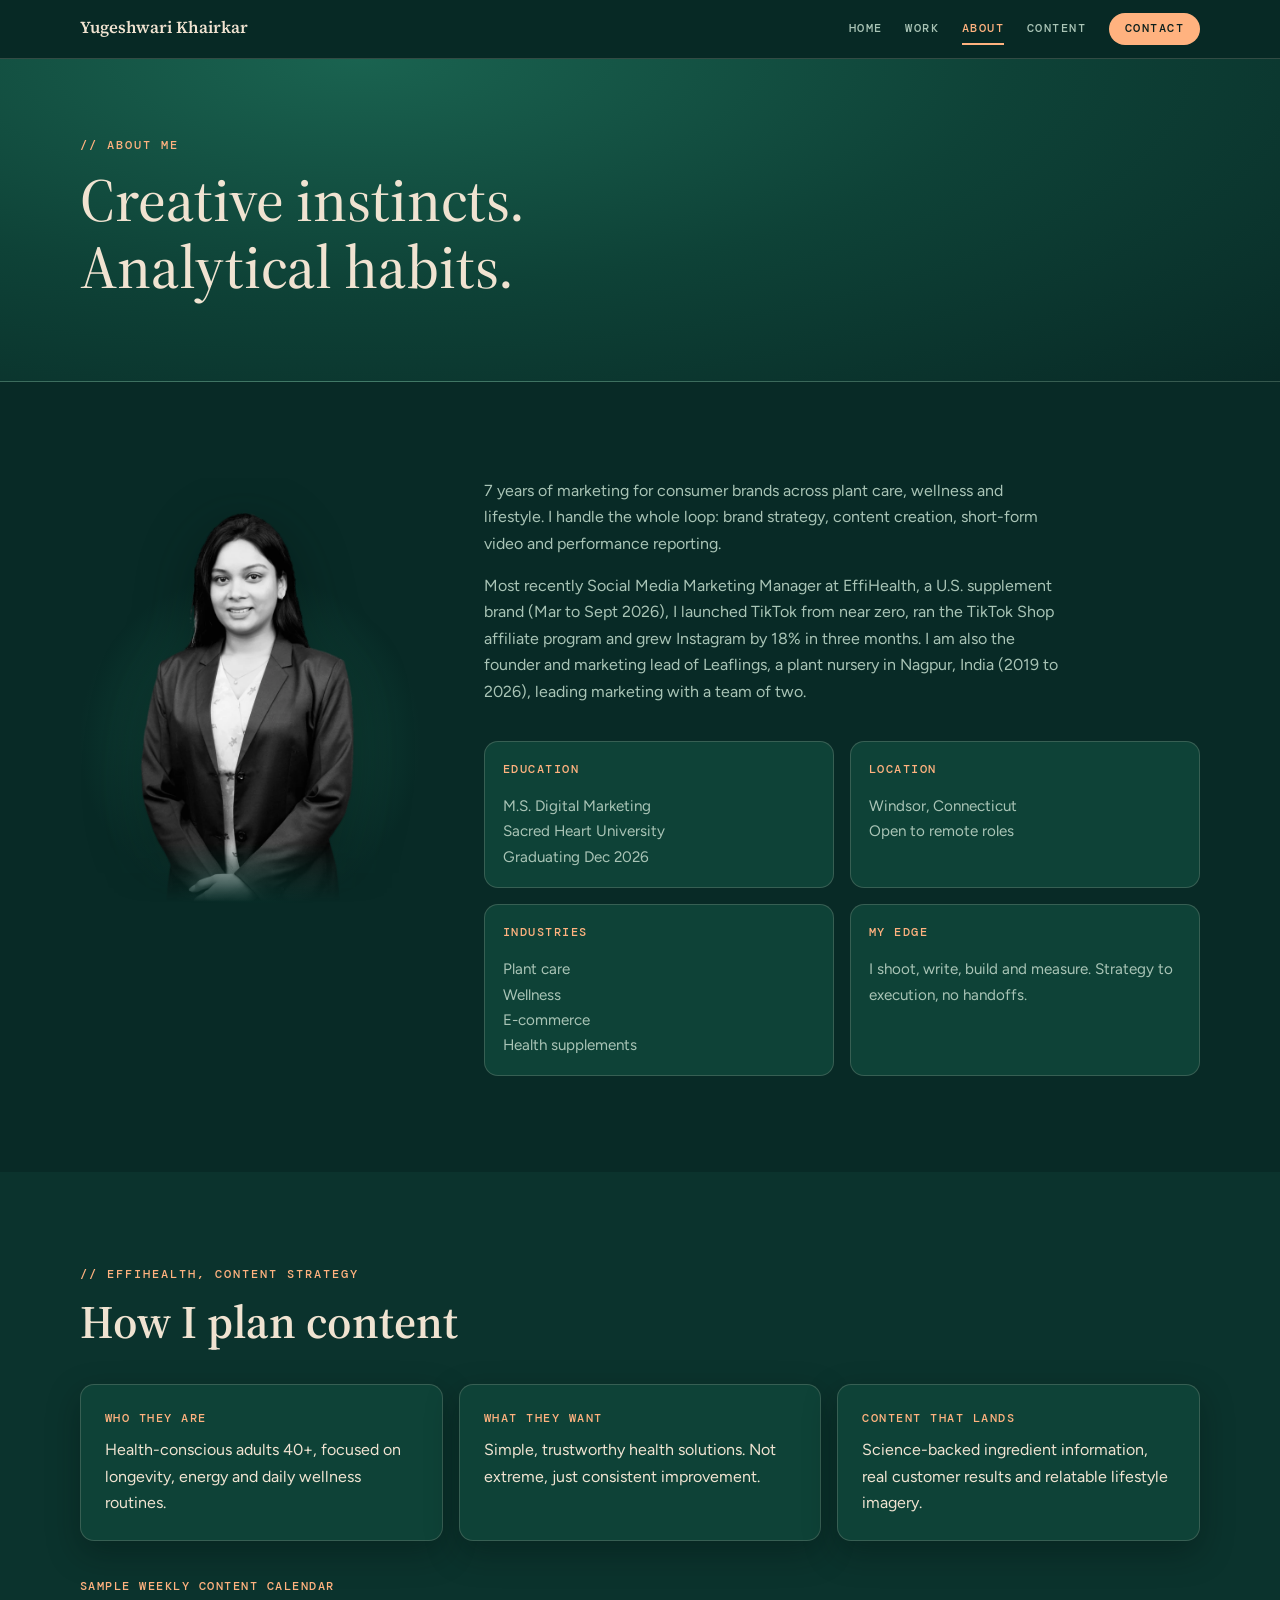
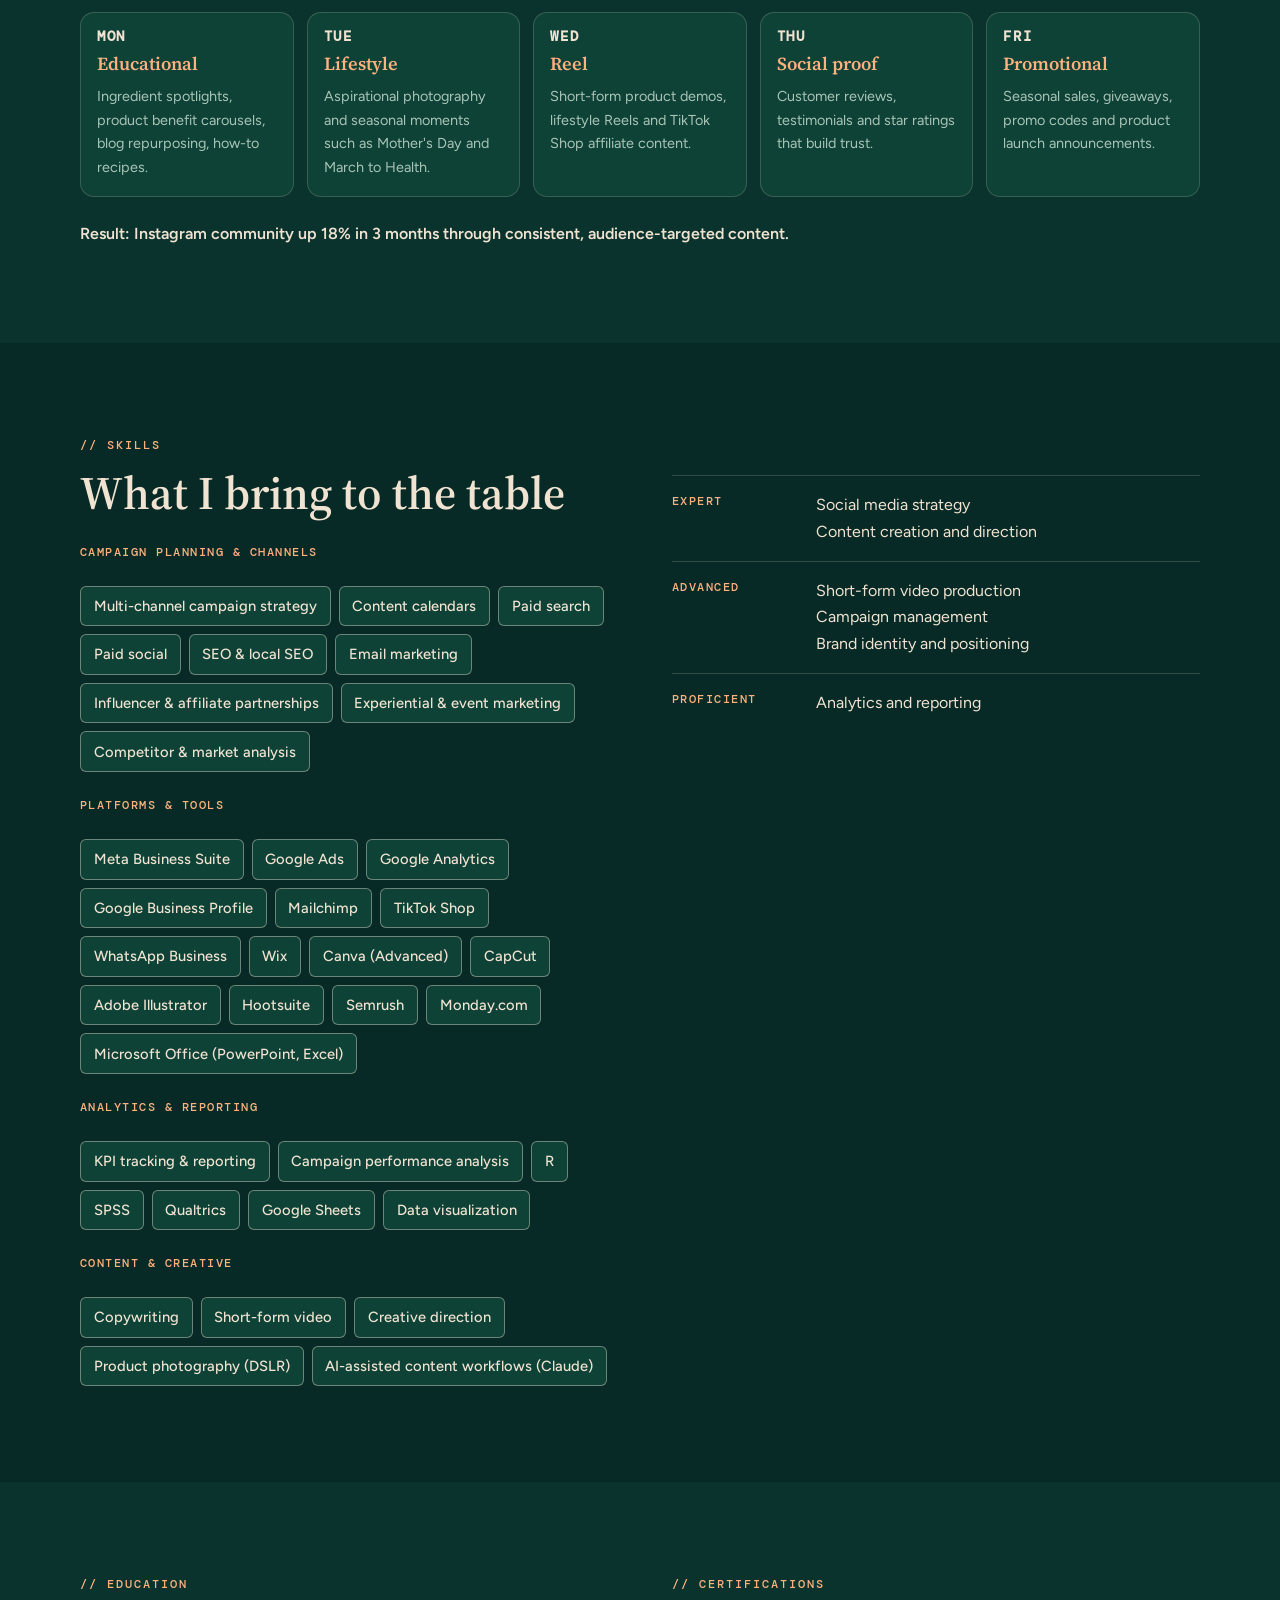
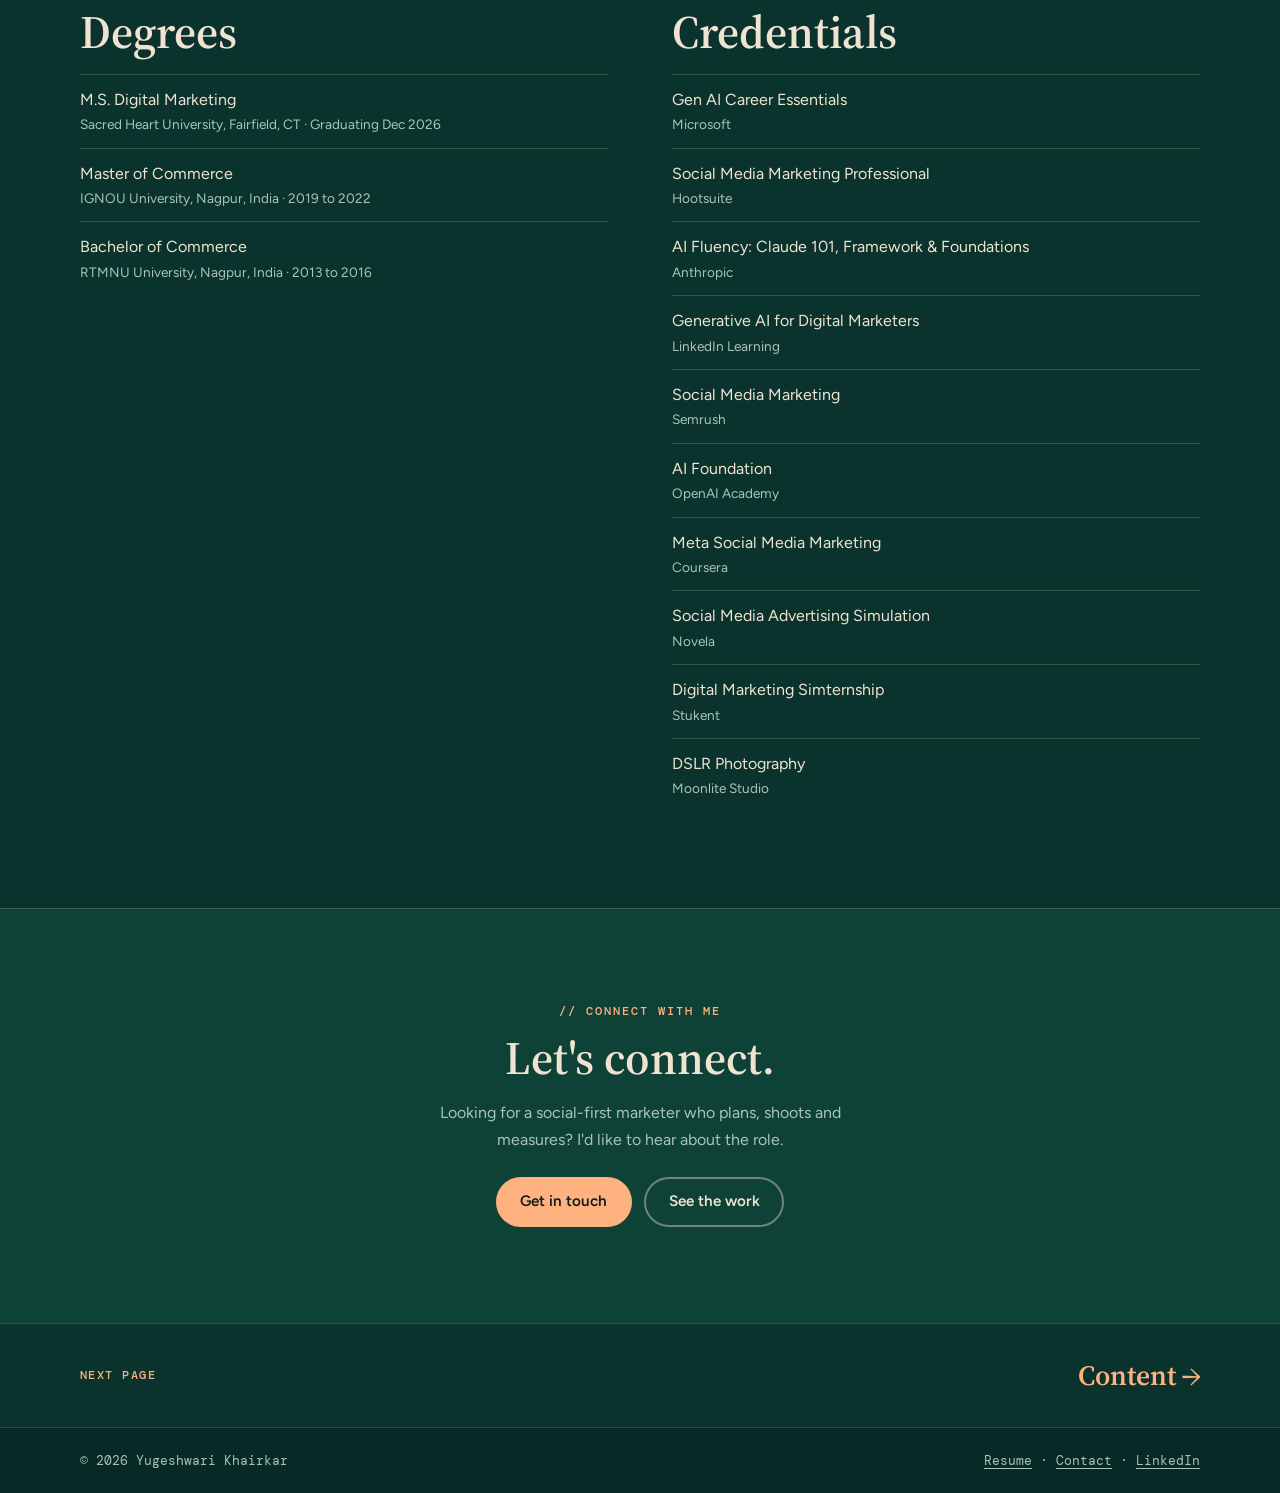
==== about.html @ 86d7fb7a "Add files via upload" ====
<!doctype html>
<html lang="en"><head><meta charset="utf-8"><meta name="viewport" content="width=device-width, initial-scale=1, viewport-fit=cover">
<title>About | Yugeshwari Khairkar</title>
<meta name="claude:viewport-fit-sides" content="cover">
<link rel="stylesheet" href="https://fonts.googleapis.com/css2?family=DM+Mono:wght@400;500&family=Figtree:wght@400;500;600;700&family=Source+Serif+4:ital,opsz,wght@0,8..60,400;0,8..60,600;0,8..60,700;1,8..60,500&display=swap">
<link rel="stylesheet" href="styles.css">
</head><body>
<a class="skip" href="#main">Skip to content</a>
<header class="band top"><div class="wrap"><a class="brand" href="index.html">Yugeshwari Khairkar</a><nav class="nav" aria-label="Main"><a href="index.html">Home</a><a href="work.html">Work</a><a href="about.html" aria-current="page">About</a><a href="content.html">Content</a><a href="contact.html" class="navbtn">Contact</a></nav></div></header>
<main id="main">
<section class="band page-head"><div class="wrap"><div class="eyebrow">// About me</div><h1>Creative instincts.<br>Analytical habits.</h1></div></section>
<section class="band"><div class="wrap about-intro">
  <figure class="photo"><img src="images/portrait-about.webp" alt="Portrait of Yugeshwari Khairkar" width="800" height="1000" loading="lazy"></figure>
  <div class="about-copy">
    <p style="margin-top:0">7 years of marketing for consumer brands across plant care, wellness and lifestyle. I handle the whole loop: brand strategy, content creation, short-form video and performance reporting.</p>
    <p>Most recently Social Media Marketing Manager at EffiHealth, a U.S. supplement brand (Mar to Sept 2026), I launched TikTok from near zero, ran the TikTok Shop affiliate program and grew Instagram by 18% in three months. I am also the founder and marketing lead of Leaflings, a plant nursery in Nagpur, India (2019 to 2026), leading marketing with a team of two.</p>
    <div class="facts" style="margin-top:var(--s-4)">
      <div class="fact"><span class="label">Education</span><p>M.S. Digital Marketing<br>Sacred Heart University<br>Graduating Dec 2026</p></div>
      <div class="fact"><span class="label">Location</span><p>Windsor, Connecticut<br>Open to remote roles</p></div>
      <div class="fact"><span class="label">Industries</span><p>Plant care<br>Wellness<br>E-commerce<br>Health supplements</p></div>
      <div class="fact"><span class="label">My edge</span><p>I shoot, write, build and measure. Strategy to execution, no handoffs.</p></div>
    </div>
  </div>
</div></section>

<section class="band alt" id="strategy"><div class="wrap">
  <div class="sec-head"><div class="eyebrow">// EffiHealth, content strategy</div><h2>How I plan content</h2></div>
  <div class="grid-3">
    <div class="card"><span class="label">Who they are</span><p>Health-conscious adults 40+, focused on longevity, energy and daily wellness routines.</p></div>
    <div class="card"><span class="label">What they want</span><p>Simple, trustworthy health solutions. Not extreme, just consistent improvement.</p></div>
    <div class="card"><span class="label">Content that lands</span><p>Science-backed ingredient information, real customer results and relatable lifestyle imagery.</p></div>
  </div>
  <div class="label" style="margin-top:var(--s-4)">Sample weekly content calendar</div>
  <div class="week">
    <div class="day"><h3>Mon</h3><i>Educational</i><p>Ingredient spotlights, product benefit carousels, blog repurposing, how-to recipes.</p></div>
    <div class="day"><h3>Tue</h3><i>Lifestyle</i><p>Aspirational photography and seasonal moments such as Mother's Day and March to Health.</p></div>
    <div class="day"><h3>Wed</h3><i>Reel</i><p>Short-form product demos, lifestyle Reels and TikTok Shop affiliate content.</p></div>
    <div class="day"><h3>Thu</h3><i>Social proof</i><p>Customer reviews, testimonials and star ratings that build trust.</p></div>
    <div class="day"><h3>Fri</h3><i>Promotional</i><p>Seasonal sales, giveaways, promo codes and product launch announcements.</p></div>
  </div>
  <p class="note">Result: Instagram community up 18% in 3 months through consistent, audience-targeted content.</p>
</div></section>

<section class="band"><div class="wrap split even">
  <div>
    <div class="eyebrow">// Skills</div>
    <h2>What I bring to the table</h2>
    <div class="skillgrp"><span class="label">Campaign planning &amp; channels</span><ul class="tools" aria-label="Campaign planning &amp; channels"><li>Multi-channel campaign strategy</li><li>Content calendars</li><li>Paid search</li><li>Paid social</li><li>SEO &amp; local SEO</li><li>Email marketing</li><li>Influencer &amp; affiliate partnerships</li><li>Experiential &amp; event marketing</li><li>Competitor &amp; market analysis</li></ul></div><div class="skillgrp"><span class="label">Platforms &amp; tools</span><ul class="tools" aria-label="Platforms &amp; tools"><li>Meta Business Suite</li><li>Google Ads</li><li>Google Analytics</li><li>Google Business Profile</li><li>Mailchimp</li><li>TikTok Shop</li><li>WhatsApp Business</li><li>Wix</li><li>Canva (Advanced)</li><li>CapCut</li><li>Adobe Illustrator</li><li>Hootsuite</li><li>Semrush</li><li>Monday.com</li><li>Microsoft Office (PowerPoint, Excel)</li></ul></div><div class="skillgrp"><span class="label">Analytics &amp; reporting</span><ul class="tools" aria-label="Analytics &amp; reporting"><li>KPI tracking &amp; reporting</li><li>Campaign performance analysis</li><li>R</li><li>SPSS</li><li>Qualtrics</li><li>Google Sheets</li><li>Data visualization</li></ul></div><div class="skillgrp"><span class="label">Content &amp; creative</span><ul class="tools" aria-label="Content &amp; creative"><li>Copywriting</li><li>Short-form video</li><li>Creative direction</li><li>Product photography (DSLR)</li><li>AI-assisted content workflows (Claude)</li></ul></div>
  </div>
  <div style="align-self:start;padding-top:var(--s-4)">
    <div class="level"><span class="label">Expert</span><ul><li>Social media strategy</li><li>Content creation and direction</li></ul></div>
    <div class="level"><span class="label">Advanced</span><ul><li>Short-form video production</li><li>Campaign management</li><li>Brand identity and positioning</li></ul></div>
    <div class="level"><span class="label">Proficient</span><ul><li>Analytics and reporting</li></ul></div>
  </div>
</div></section>

<section class="band alt"><div class="wrap split even">
  <div>
    <div class="eyebrow">// Education</div>
    <h2>Degrees</h2>
    <ul class="list">
      <li>M.S. Digital Marketing<small>Sacred Heart University, Fairfield, CT &middot; Graduating Dec 2026</small></li>
      <li>Master of Commerce<small>IGNOU University, Nagpur, India &middot; 2019 to 2022</small></li>
      <li>Bachelor of Commerce<small>RTMNU University, Nagpur, India &middot; 2013 to 2016</small></li>
    </ul>
  </div>
  <div>
    <div class="eyebrow">// Certifications</div>
    <h2>Credentials</h2>
    <ul class="list">
      <li>Gen AI Career Essentials<small>Microsoft</small></li>
      <li>Social Media Marketing Professional<small>Hootsuite</small></li>
      <li>AI Fluency: Claude 101, Framework &amp; Foundations<small>Anthropic</small></li>
      <li>Generative AI for Digital Marketers<small>LinkedIn Learning</small></li>
      <li>Social Media Marketing<small>Semrush</small></li>
      <li>AI Foundation<small>OpenAI Academy</small></li>
      <li>Meta Social Media Marketing<small>Coursera</small></li>
      <li>Social Media Advertising Simulation<small>Novela</small></li>
      <li>Digital Marketing Simternship<small>Stukent</small></li>
      <li>DSLR Photography<small>Moonlite Studio</small></li>
    </ul>
  </div>
</div></section>
<section class="band closer"><div class="wrap"><div class="eyebrow">// Connect with me</div><h2>Let's connect.</h2><p>Looking for a social-first marketer who plans, shoots and measures? I'd like to hear about the role.</p><div class="cta"><a class="btn" href="contact.html">Get in touch</a><a class="btn ghost" href="work.html">See the work</a></div></div></section>
</main>
<a class="band nextpage" href="content.html"><span class="wrap"><span class="label">Next page</span><span class="nx">Content <span aria-hidden="true">&rarr;</span></span></span></a><footer class="band"><div class="wrap"><span>&copy; 2026 Yugeshwari Khairkar</span><span><a href="Yugeshwari-Khairkar-Resume.pdf" download>Resume</a> &middot; <a href="contact.html">Contact</a> &middot; <a href="https://www.linkedin.com/in/yugeshwarikhairkar" target="_blank" rel="noopener">LinkedIn</a></span></div></footer>
<script src="site.js"></script>
</body></html>
---- styles.css ----
/* ==========================================================
   Yugeshwari Khairkar portfolio: shared design system
   Koi pond palette: deep pond green, cream, peach/orange koi, lily pink.
   Every page links this one file.
   ========================================================== */
:root {
  /* color tokens */
  --bg: #082a26;           /* page background */
  --bg-alt: #0b332d;       /* alternate section band */
  --surface: #0e4237;      /* cards */
  --surface-2: #135044;    /* raised / hover */
  --text: #F0E3D1;         /* cream */
  --muted: #A9C4B6;        /* secondary text (7:1 on bg) */
  --accent: #FFB27F;       /* peach: links, labels, key numbers */
  --accent-strong: #F25A1E;/* koi orange: fills and hovers */
  --pink: #F4A6C4;         /* lily pink: small details only */
  --on-accent: #0a1f1c;    /* text on accent fills */
  --line: rgba(240,227,209,.18);
  --line-strong: rgba(240,227,209,.42);

  /* type */
  --display: "Source Serif 4", Georgia, "Times New Roman", serif;
  --body: "Figtree", system-ui, -apple-system, "Segoe UI", sans-serif;
  --mono: "DM Mono", ui-monospace, "SF Mono", Menlo, monospace;
  --fs-h1: clamp(2.6rem, 7vw, 4.8rem);
  --fs-h2: clamp(1.9rem, 4.4vw, 2.9rem);
  --fs-h3: clamp(1.3rem, 2.4vw, 1.75rem);
  --fs-h4: 1.1rem;
  --fs-body: 1rem;
  --fs-lead: clamp(1.05rem, 2vw, 1.3rem);
  --fs-caption: .85rem;
  --fs-label: .78rem;

  /* spacing scale */
  --s-1: .5rem; --s-2: 1rem; --s-3: 1.5rem; --s-4: 2.25rem; --s-5: 3.5rem;
  --section: clamp(3.5rem, 8vw, 6rem);

  /* shape and motion */
  --r-sm: 6px; --r: 14px; --r-pill: 999px;
  --shadow: 0 12px 32px rgba(2,16,14,.35);
  --ease: 180ms ease;
  color-scheme: dark;
}

* { box-sizing: border-box; }
html { scroll-behavior: smooth; scroll-padding-top: 80px; }
body {
  margin: 0; background: var(--bg); color: var(--text);
  font: 400 var(--fs-body)/1.65 var(--body);
  padding-left: max(16px, env(safe-area-inset-left, 0px));
  padding-right: max(16px, env(safe-area-inset-right, 0px));
}
body::before { content: ""; position: fixed; inset: 0 0 auto; height: env(safe-area-inset-top, 0px); z-index: 30; background: var(--bg); }
.band { margin-inline: calc(-1 * max(16px, env(safe-area-inset-left, 0px))); padding-inline: max(16px, env(safe-area-inset-left, 0px)); }
.wrap { max-width: 1120px; margin-inline: auto; }
.alt { background: var(--bg-alt); }
section { padding-block: var(--section); }
p { margin: 0; }
a { color: var(--accent); text-underline-offset: 3px; transition: color var(--ease); }
a:hover { color: var(--text); }
:focus-visible { outline: 3px solid var(--accent); outline-offset: 3px; border-radius: 2px; }
.skip { position: absolute; left: -999px; top: 0; background: var(--accent); color: var(--on-accent); padding: .6rem 1rem; z-index: 50; }
.skip:focus { left: 8px; top: 8px; }

/* type */
h1, h2, h3, h4 { font-family: var(--display); font-weight: 600; line-height: 1.1; margin: 0; text-wrap: balance; }
h1 { font-size: var(--fs-h1); font-weight: 500; }
h2 { font-size: var(--fs-h2); }
h3 { font-size: var(--fs-h3); }
h4 { font-size: var(--fs-h4); }
.lead { font-size: var(--fs-lead); color: var(--text); max-width: 36rem; }
.muted { color: var(--muted); }
.caption { font-size: var(--fs-caption); color: var(--muted); }
.eyebrow { font: 500 var(--fs-label)/1 var(--mono); letter-spacing: .16em; text-transform: uppercase; color: var(--accent); margin-bottom: var(--s-2); }
.label { font: 500 var(--fs-label)/1.5 var(--mono); letter-spacing: .12em; text-transform: uppercase; color: var(--accent); }
.sec-head { margin-bottom: var(--s-4); }
.sec-head.row { display: flex; flex-wrap: wrap; align-items: end; justify-content: space-between; gap: var(--s-3); }

/* draft banner */
.draft { background: #04181a; color: var(--text); font: 400 .85rem/1.4 var(--mono); padding-block: .6rem; border-bottom: 1px solid var(--line); }
.draft .wrap { display: flex; gap: 1rem; align-items: center; justify-content: space-between; }
.draft button { background: none; border: 1px solid var(--line-strong); color: inherit; font: inherit; padding: .2rem .6rem; border-radius: var(--r-sm); cursor: pointer; }

/* navbar */
.top { position: sticky; top: env(safe-area-inset-top, 0px); z-index: 20; background: rgba(8,42,38,.94); backdrop-filter: blur(8px); border-bottom: 1px solid var(--line); }
.top .wrap { display: flex; align-items: center; justify-content: space-between; gap: var(--s-2); padding-block: .8rem; }
.brand { font: 600 1.05rem/1 var(--display); color: var(--text); text-decoration: none; white-space: nowrap; }
.nav { display: flex; gap: 1.4rem; overflow-x: auto; scrollbar-width: none; }
.nav a { font: 500 var(--fs-label)/1 var(--mono); letter-spacing: .12em; text-transform: uppercase; text-decoration: none; color: var(--muted); padding-block: .55rem; white-space: nowrap; border-bottom: 2px solid transparent; transition: color var(--ease), border-color var(--ease); }
.nav a:hover { color: var(--text); }
.nav a[aria-current="page"] { color: var(--accent); border-bottom-color: var(--accent); }

/* buttons */
.btn { display: inline-block; text-decoration: none; font: 600 .95rem/1 var(--body); padding: .95rem 1.4rem; border-radius: var(--r-pill); border: 2px solid var(--accent); background: var(--accent); color: var(--on-accent); cursor: pointer; transition: background var(--ease), border-color var(--ease), color var(--ease), transform var(--ease); }
.btn:hover { background: var(--accent-strong); border-color: var(--accent-strong); color: var(--on-accent); transform: translateY(-2px); }
.btn.ghost { background: transparent; color: var(--text); border-color: var(--line-strong); }
.btn.ghost:hover { border-color: var(--accent); color: var(--accent); background: transparent; }
.cta { display: flex; flex-wrap: wrap; gap: .8rem; margin-top: var(--s-3); }

/* chips and tags */
.chips { display: flex; flex-wrap: wrap; gap: .6rem; margin: var(--s-3) 0 0; padding: 0; list-style: none; }
.chips li, .tag { border: 1.5px solid var(--line-strong); color: var(--text); border-radius: var(--r-pill); padding: .35rem .95rem; font: 500 .82rem/1.2 var(--mono); text-transform: uppercase; letter-spacing: .05em; }
.tag { display: inline-block; padding: .2rem .7rem; color: var(--pink); border-color: rgba(244,166,196,.5); margin-left: .6rem; font-size: .72rem; }
.tools { display: flex; flex-wrap: wrap; gap: .5rem; padding: 0; list-style: none; margin: var(--s-3) 0 0; }
.tools li { border: 1px solid var(--line-strong); border-radius: var(--r-sm); padding: .45rem .8rem; font-size: .92rem; font-weight: 500; background: var(--surface); }

/* cards */
.card { background: var(--surface); border: 1px solid var(--line); border-radius: var(--r); padding: var(--s-3); box-shadow: var(--shadow); }
a.card { display: block; color: inherit; text-decoration: none; transition: transform var(--ease), border-color var(--ease), background var(--ease); }
a.card:hover { transform: translateY(-4px); border-color: var(--accent); background: var(--surface-2); color: inherit; }
.card h3 { font-size: 1.35rem; }
.card .label { margin-bottom: .6rem; display: block; }
.grid-3 { display: grid; grid-template-columns: repeat(auto-fit, minmax(240px, 1fr)); gap: var(--s-2); }

/* stats */
.stats { display: grid; grid-template-columns: repeat(auto-fit, minmax(118px, 1fr)); gap: .9rem; margin-top: var(--s-3); }
.stat { border-top: 2px solid var(--accent); padding-top: .6rem; }
.stat b { display: block; font: 600 1.9rem/1.05 var(--display); color: var(--text); }
.stat span { display: block; font-size: .82rem; color: var(--muted); margin-top: .25rem; }

/* placeholders for media */
.ph { position: relative; width: 100%; display: grid; place-items: center; text-align: center; padding: 1rem; border-radius: var(--r);
  border: 1.5px dashed var(--line-strong);
  background: repeating-linear-gradient(135deg, rgba(240,227,209,.05) 0 10px, transparent 10px 20px);
  font: 500 .78rem/1.4 var(--mono); letter-spacing: .08em; text-transform: uppercase; color: var(--muted); }
.ph small { display: block; text-transform: none; letter-spacing: 0; font-weight: 400; margin-top: .35rem; opacity: .9; }
.r-portrait { aspect-ratio: 4 / 5; }
.r-video { aspect-ratio: 9 / 14; }
.r-wide { aspect-ratio: 16 / 10; }
.r-square { aspect-ratio: 1 / 1; }

/* page header (inner pages): still pond, no animation */
.page-head { padding-block: clamp(3rem, 7vw, 5rem); background: radial-gradient(ellipse at 28% 0%, #1a6350 0%, #0e4237 50%, #082a26 100%); border-bottom: 1px solid var(--line); }
.page-head h1 { font-size: clamp(2.3rem, 6vw, 3.8rem); }
.page-head p { margin-top: var(--s-2); }

/* cover (home only): koi pond canvas */
.pond { position: relative; overflow: hidden; padding-block: clamp(2.5rem, 7vw, 5rem); background: radial-gradient(ellipse at 28% 18%, #1a6350 0%, #0e4237 48%, #082a26 100%); }
.pond #koi { position: absolute; inset: 0; width: 100%; height: 100%; display: block; }
.pond .wrap { position: relative; z-index: 1; pointer-events: none; display: grid; grid-template-columns: minmax(0, 1.25fr) minmax(0, .75fr); gap: clamp(1.5rem, 5vw, 4rem); align-items: end; }
.pond .wrap a, .pond .wrap button { pointer-events: auto; }
.pond h1 { font-weight: 400; text-shadow: 0 2px 24px rgba(4,24,22,.55); }
.pond h1 b { color: var(--accent); font-weight: 600; }
.pond .role { font: 700 clamp(1.1rem, 2.6vw, 1.6rem)/1.2 var(--display); text-transform: uppercase; letter-spacing: .03em; margin-top: var(--s-3); text-shadow: 0 2px 16px rgba(4,24,22,.6); }
.pond .lead { margin-top: var(--s-2); text-shadow: 0 1px 14px rgba(4,24,22,.7); }
.pond .chips li { background: rgba(8,42,38,.4); }
.pond .btn.ghost { background: rgba(8,42,38,.7); }
.pond .btn.ghost:hover { background: rgba(8,42,38,.7); }
.pond .where { margin-top: var(--s-3); font: 400 .85rem/1.4 var(--mono); color: var(--muted); }
.pond .hint { margin-top: .5rem; font: 400 .78rem/1.4 var(--mono); color: var(--muted); }
.pond .ph { background-color: rgba(8,42,38,.4); }

/* proof strip */
.proof { padding-block: var(--s-4); background: var(--surface); border-block: 1px solid var(--line); }
.proof ul { list-style: none; margin: 0; padding: 0; display: grid; grid-template-columns: repeat(auto-fit, minmax(170px, 1fr)); gap: var(--s-3) var(--s-4); }
.proof b { display: block; font: 600 clamp(2rem, 4vw, 2.8rem)/1 var(--display); color: var(--accent); }
.proof span { display: block; margin-top: .45rem; font-size: .92rem; color: var(--text); max-width: 16rem; }

/* two-column layout */
.split { display: grid; grid-template-columns: minmax(0, 1.2fr) minmax(0, .8fr); gap: clamp(2rem, 5vw, 4rem); }
.split.even { grid-template-columns: minmax(0, 1fr) minmax(0, 1fr); }
.about-copy h2 em { color: var(--accent); font-style: italic; font-weight: 500; display: block; }
.about-copy p { color: var(--muted); margin-top: var(--s-2); max-width: 36rem; }
.facts { display: grid; grid-template-columns: repeat(2, minmax(0, 1fr)); gap: var(--s-2); align-content: start; }
.fact { background: var(--surface); border: 1px solid var(--line); border-radius: var(--r); padding: 1.1rem; }
.fact .label { display: block; margin-bottom: .7rem; }
.fact p { font-size: .95rem; }

/* filters */
.filters { display: flex; flex-wrap: wrap; gap: .5rem; }
.filters button { font: 500 var(--fs-label)/1 var(--mono); letter-spacing: .06em; text-transform: uppercase; background: transparent; color: var(--text); border: 1.5px solid var(--line-strong); border-radius: var(--r-pill); padding: .65rem 1rem; cursor: pointer; transition: background var(--ease), color var(--ease), border-color var(--ease); }
.filters button:hover { border-color: var(--accent); color: var(--accent); }
.filters button[aria-pressed="true"] { background: var(--accent); border-color: var(--accent); color: var(--on-accent); }

/* case studies */
.cases { display: grid; gap: var(--s-3); }
.case { display: grid; grid-template-columns: minmax(0, 300px) minmax(0, 1fr); gap: clamp(1.5rem, 4vw, 3rem); }
.case[hidden] { display: none; }
.case .meta { font: 400 var(--fs-label)/1.4 var(--mono); color: var(--muted); letter-spacing: .05em; text-transform: uppercase; margin-bottom: .7rem; }
.case dl { display: grid; grid-template-columns: 7.5rem minmax(0, 1fr); gap: .9rem 1.2rem; margin: var(--s-3) 0 0; }
.case dt { font: 500 var(--fs-label)/1.6 var(--mono); letter-spacing: .12em; text-transform: uppercase; color: var(--accent); }
.case dd { margin: 0; }
.case dd ul { margin: 0; padding-left: 1.1rem; }
.case dd li + li { margin-top: .3rem; }

/* strategy */
.week { display: grid; grid-template-columns: repeat(5, minmax(0, 1fr)); gap: .8rem; margin-top: var(--s-2); }
.day { background: var(--surface); border: 1px solid var(--line); border-radius: var(--r); padding: 1rem; }
.day h3 { font: 600 .9rem/1 var(--mono); letter-spacing: .12em; text-transform: uppercase; color: var(--text); }
.day i { display: block; font: 600 1.15rem/1.2 var(--display); color: var(--accent); margin: .6rem 0; font-style: normal; }
.day p { font-size: .9rem; color: var(--muted); }
.note { margin-top: var(--s-3); font-weight: 600; }

/* gallery */
.gal-title { margin: var(--s-4) 0 var(--s-2); }
.grid { display: grid; grid-template-columns: repeat(auto-fill, minmax(160px, 1fr)); gap: .8rem; }
.tile { margin: 0; }
.tile figcaption { font-size: var(--fs-caption); margin-top: .45rem; color: var(--muted); }

/* skills and credentials */
.level { padding-block: var(--s-2); border-top: 1px solid var(--line); display: grid; grid-template-columns: 8rem minmax(0, 1fr); gap: var(--s-2); }
.level ul, .list { list-style: none; margin: 0; padding: 0; }
.list { margin-top: var(--s-2); }
.list li { padding-block: .75rem; border-top: 1px solid var(--line); }
.list li small { display: block; color: var(--muted); font-size: var(--fs-caption); }

/* contact */
.rows { display: grid; gap: var(--s-2); }
.rows > div { border-top: 1px solid var(--line); padding-top: .9rem; }
.rows .label { display: block; margin-bottom: .4rem; }
.rows a, .rows span.v { font: 600 1.2rem/1.3 var(--display); overflow-wrap: anywhere; }
.copy { margin-left: .6rem; font: 500 .75rem/1 var(--mono); background: transparent; border: 1px solid var(--line-strong); color: var(--text); padding: .4rem .7rem; border-radius: var(--r-pill); cursor: pointer; vertical-align: middle; transition: border-color var(--ease), color var(--ease); }
.copy:hover { border-color: var(--accent); color: var(--accent); }

/* closing call to action band */
.closer { text-align: center; background: var(--surface); border-top: 1px solid var(--line); }
.closer p { margin: var(--s-2) auto 0; max-width: 30rem; color: var(--muted); }
.closer .cta { justify-content: center; }

/* footer */
footer { padding-block: var(--s-3); border-top: 1px solid var(--line); font: 400 .8rem/1.4 var(--mono); color: var(--muted); }
footer .wrap { display: flex; flex-wrap: wrap; justify-content: space-between; gap: var(--s-2); }
footer a { color: var(--muted); }
footer a:hover { color: var(--accent); }

@media (max-width: 860px) {
  .pond .wrap, .split, .split.even { grid-template-columns: minmax(0, 1fr); }
  .pond .ph { max-width: 340px; }
  .case { grid-template-columns: minmax(0, 1fr); }
  .case .ph { max-width: 360px; }
  .case dl { grid-template-columns: minmax(0, 1fr); gap: .3rem; }
  .case dd { margin-bottom: .7rem; }
  .week { grid-template-columns: minmax(0, 1fr); }
  .level { grid-template-columns: minmax(0, 1fr); gap: .3rem; }
}
@media (max-width: 640px) {
  .top .wrap { flex-wrap: wrap; row-gap: 0; padding-block: .6rem 0; }
  .nav { width: 100%; gap: .85rem; }
  .nav a { font-size: .68rem; letter-spacing: .05em; }
}
@media (max-width: 480px) { .facts { grid-template-columns: minmax(0, 1fr); } }
@media (prefers-reduced-motion: reduce) { html { scroll-behavior: auto; } * { transition: none !important; } }

/* process steps and draft markers */
.steps { display: grid; grid-template-columns: repeat(auto-fit, minmax(220px, 1fr)); gap: var(--s-2); counter-reset: s; list-style: none; margin: 0; padding: 0; }
.steps li { counter-increment: s; }
.steps li::before { content: "0" counter(s); display: block; font: 500 var(--fs-label)/1 var(--mono); color: var(--accent); margin-bottom: .8rem; }
.todo { color: var(--pink); font-style: italic; }

/* next-page strip: lets visitors read the whole site in order */
.nextpage { display: block; text-decoration: none; background: var(--bg-alt); border-top: 1px solid var(--line); padding-block: var(--s-4); color: var(--text); transition: background var(--ease); }
.nextpage:hover { background: var(--surface); color: var(--text); }
.nextpage .wrap { display: flex; align-items: center; justify-content: space-between; gap: var(--s-2); }
.nextpage .nx { font: 600 var(--fs-h3)/1.1 var(--display); color: var(--accent); }

/* gallery images and lightbox */
.tile .zoom { display: block; width: 100%; padding: 0; border: 1px solid var(--line); border-radius: var(--r); overflow: hidden; background: var(--surface); cursor: zoom-in; transition: transform var(--ease), border-color var(--ease); }
.tile .zoom:hover { transform: translateY(-3px); border-color: var(--accent); }
.tile .zoom img { display: block; width: 100%; height: auto; height: auto; }
#lightbox { border: 1px solid var(--line-strong); border-radius: var(--r); background: var(--bg); padding: var(--s-2); max-width: min(92vw, 760px); max-height: 94vh; color: var(--text); }
#lightbox::backdrop { background: rgba(2,16,14,.82); }
#lightbox img { display: block; max-width: 100%; max-height: calc(94vh - 5rem); margin: 0 auto; border-radius: var(--r-sm); }
.lb-close { display: block; margin: 0 0 var(--s-1) auto; font: 500 var(--fs-label)/1 var(--mono); background: transparent; color: var(--text); border: 1px solid var(--line-strong); border-radius: var(--r-pill); padding: .5rem .9rem; cursor: pointer; }
.lb-close:hover { border-color: var(--accent); color: var(--accent); }

/* video tiles */
.vgrid { grid-template-columns: repeat(auto-fill, minmax(200px, 1fr)); }
.tile video { display: block; width: 100%; aspect-ratio: 9 / 16; background: #000; border: 1px solid var(--line); border-radius: var(--r); object-fit: cover; }
.vkind { display: block; font: 500 .72rem/1.4 var(--mono); letter-spacing: .08em; text-transform: uppercase; color: var(--accent); margin-top: .15rem; }

.case > video { display: block; width: 100%; aspect-ratio: 9 / 16; background: #000; border: 1px solid var(--line); border-radius: var(--r); object-fit: cover; align-self: start; }
@media (max-width: 860px) { .case > video { max-width: 360px; } }

/* cover: text left, visual story right; koi stay clear of the text (see koi.js) */
.pond .wrap { grid-template-columns: minmax(0, 1.2fr) minmax(0, .8fr); align-items: start; row-gap: var(--s-2); }
.pond #pond-rest { grid-column: 1 / -1; }
.pond #pond-rest .lead { max-width: none; }
.pond .years { display: flex; align-items: center; gap: 1rem; margin: var(--s-3) 0 0; }
.pond .years b { font: 600 clamp(3rem, 7vw, 4.6rem)/.9 var(--display); color: var(--accent); text-shadow: 0 2px 20px rgba(4,24,22,.5); }
.pond .years span { font: 500 .85rem/1.35 var(--mono); text-transform: uppercase; letter-spacing: .05em; border-left: 2px solid var(--accent); padding-left: 1rem; }
.story .eyebrow { margin-bottom: var(--s-2); }
.reel { list-style: none; margin: 0; padding: 0; display: grid; grid-template-columns: repeat(3, minmax(0, 1fr)); gap: .8rem; align-items: start; }
.fr { background: rgba(8,42,38,.82); border: 1px solid var(--line-strong); border-radius: var(--r); padding: .6rem; box-shadow: 0 14px 32px rgba(2,16,14,.4); }
.fr.f2 { margin-top: 1.6rem; } .fr.f3 { margin-top: .6rem; }
.fr .n { display: block; font: 500 .7rem/1 var(--mono); text-transform: uppercase; letter-spacing: .06em; color: var(--accent); margin-bottom: .5rem; }
.fr img { display: block; width: 100%; height: 190px; object-fit: cover; object-position: top center; border-radius: var(--r-sm); }
.fr.f3 img { object-position: left top; }
.fr .brief { display: grid; gap: .4rem; height: 190px; align-content: center; }
.fr .brief b { display: block; font: 500 .74rem/1 var(--mono); text-transform: uppercase; letter-spacing: .05em; padding: .55rem .6rem; border: 1.5px dashed var(--line-strong); border-radius: var(--r-sm); color: var(--text); }
.fr p { margin: .55rem 0 0; font-size: .8rem; line-height: 1.3; color: var(--muted); }
@media (max-width: 860px) { .pond .wrap { grid-template-columns: minmax(0, 1fr); gap: var(--s-4); } .pond { padding-bottom: 210px; } .fr img, .fr .brief { height: 140px; } .fr p { font-size: .74rem; } }
.about-intro { display: grid; grid-template-columns: minmax(0, 340px) minmax(0, 1fr); gap: clamp(2rem, 5vw, 4rem); align-items: start; }
.photo { margin: 0; aspect-ratio: 4 / 5; background: radial-gradient(ellipse 70% 55% at 50% 62%, rgba(26,99,80,.75), transparent 72%); }
.photo img { display: block; width: 100%; height: 100%; object-fit: contain; object-position: bottom center; filter: drop-shadow(0 14px 28px rgba(2,16,14,.45)); -webkit-mask-image: linear-gradient(to bottom, #000 86%, transparent); mask-image: linear-gradient(to bottom, #000 86%, transparent); }
@media (max-width: 860px) { .about-intro { grid-template-columns: minmax(0, 1fr); } .photo { max-width: 300px; } }

/* nav contact button, home card images, show-more */
.nav a.navbtn { background: var(--accent); color: var(--on-accent); border-bottom-color: transparent; border-radius: var(--r-pill); padding: .55rem 1rem; }
.nav a.navbtn:hover, .nav a.navbtn[aria-current="page"] { background: var(--accent-strong); color: var(--on-accent); border-bottom-color: transparent; }
.cardimg { display: block; width: 100%; height: auto; max-height: none; aspect-ratio: 16 / 10; object-fit: cover; object-position: top center; border-radius: var(--r-sm); border: 1px solid var(--line-strong); margin-bottom: 1rem; }
.tile[hidden] { display: none; }
.more { margin-top: var(--s-3); }

.skillgrp { margin-top: var(--s-3); }
.skillgrp:first-of-type { margin-top: var(--s-2); }
.skillgrp .label { display: block; margin-bottom: .5rem; }

@media (min-width: 700px) { .proof ul { grid-template-columns: repeat(3, minmax(0, 1fr)); } }
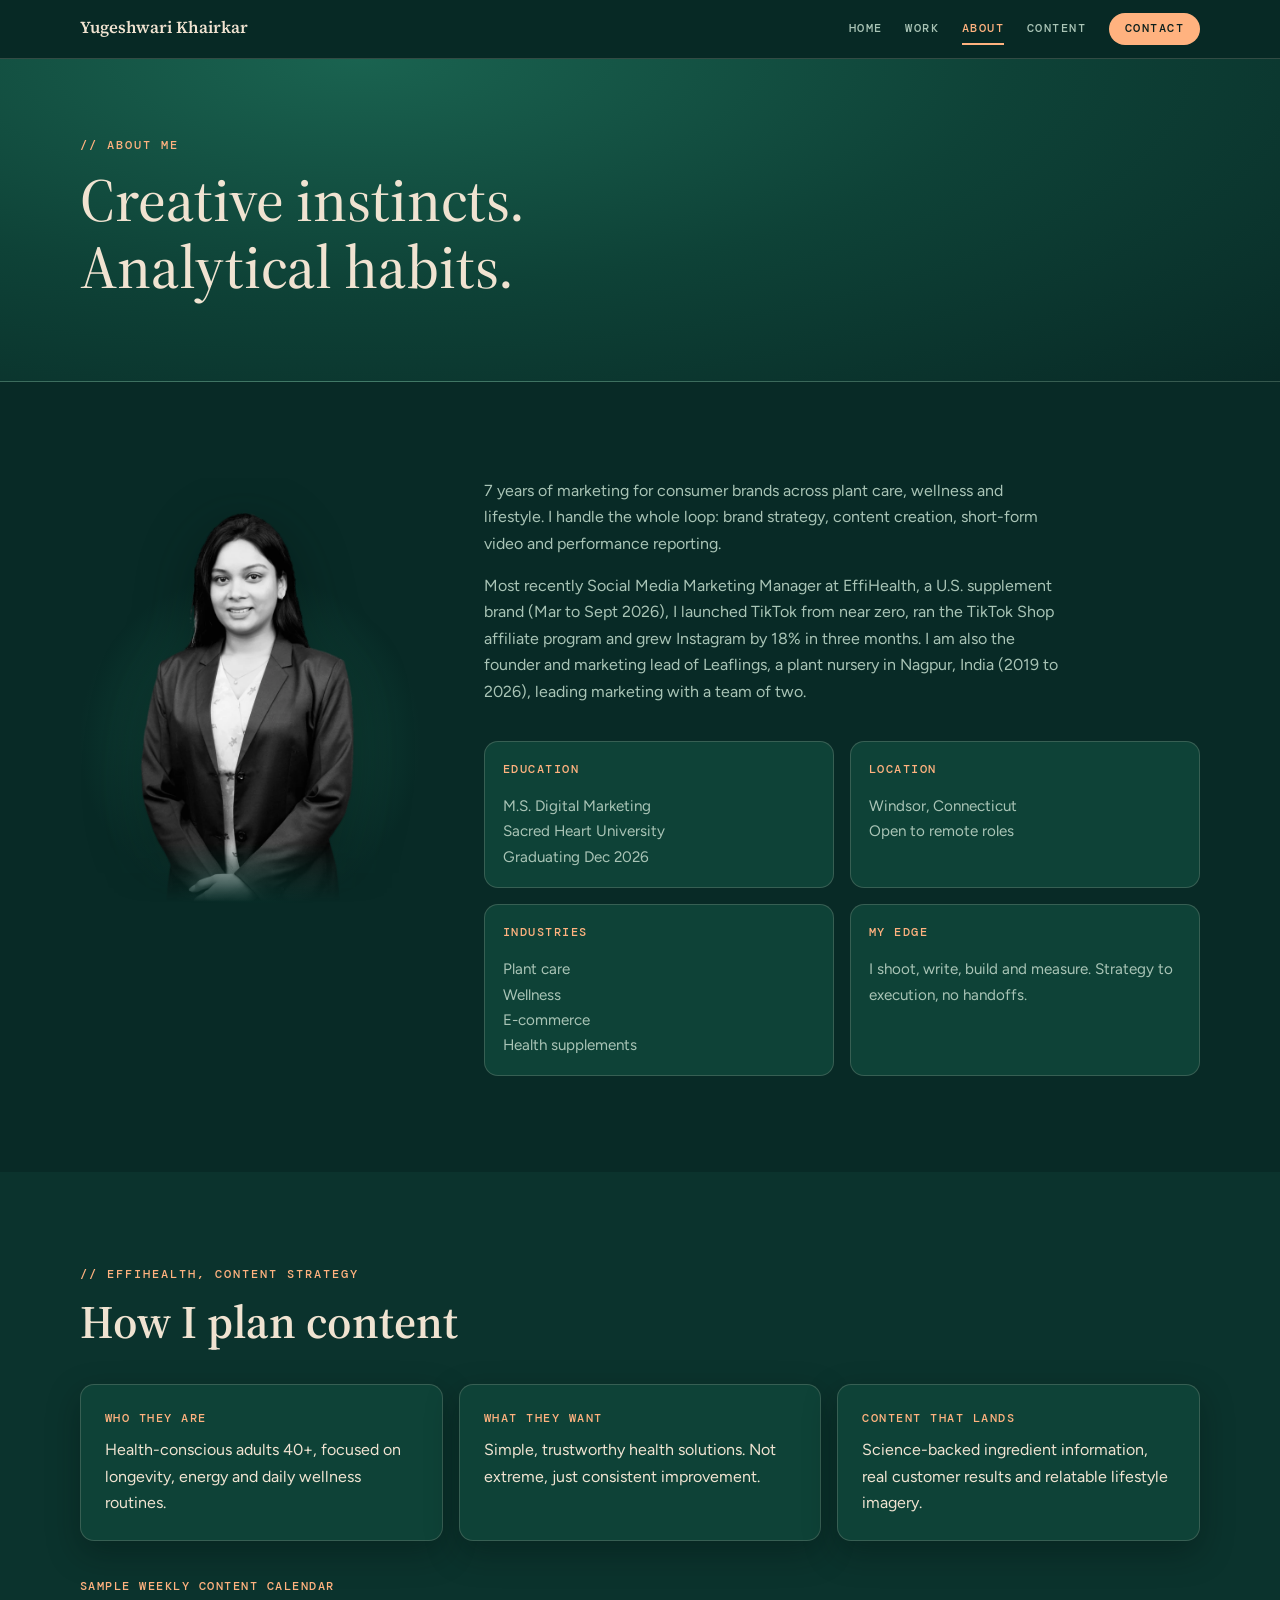
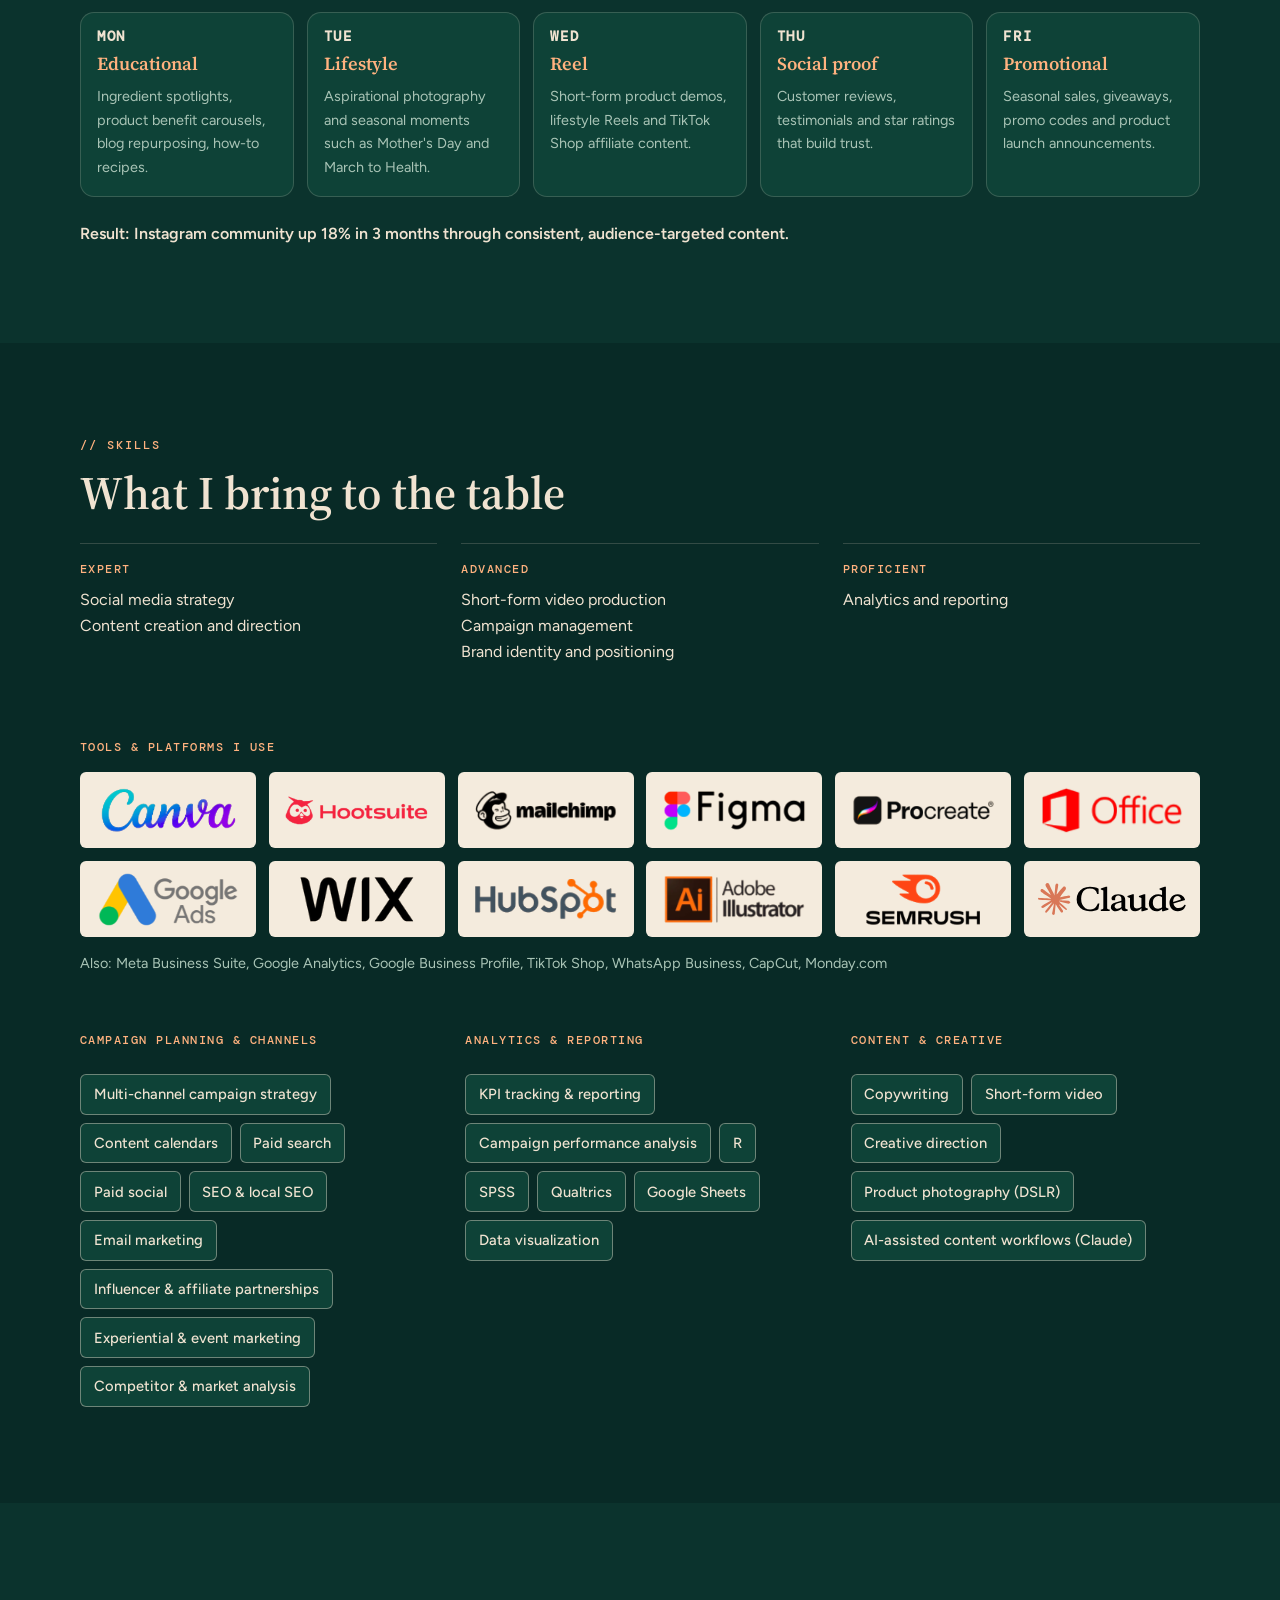
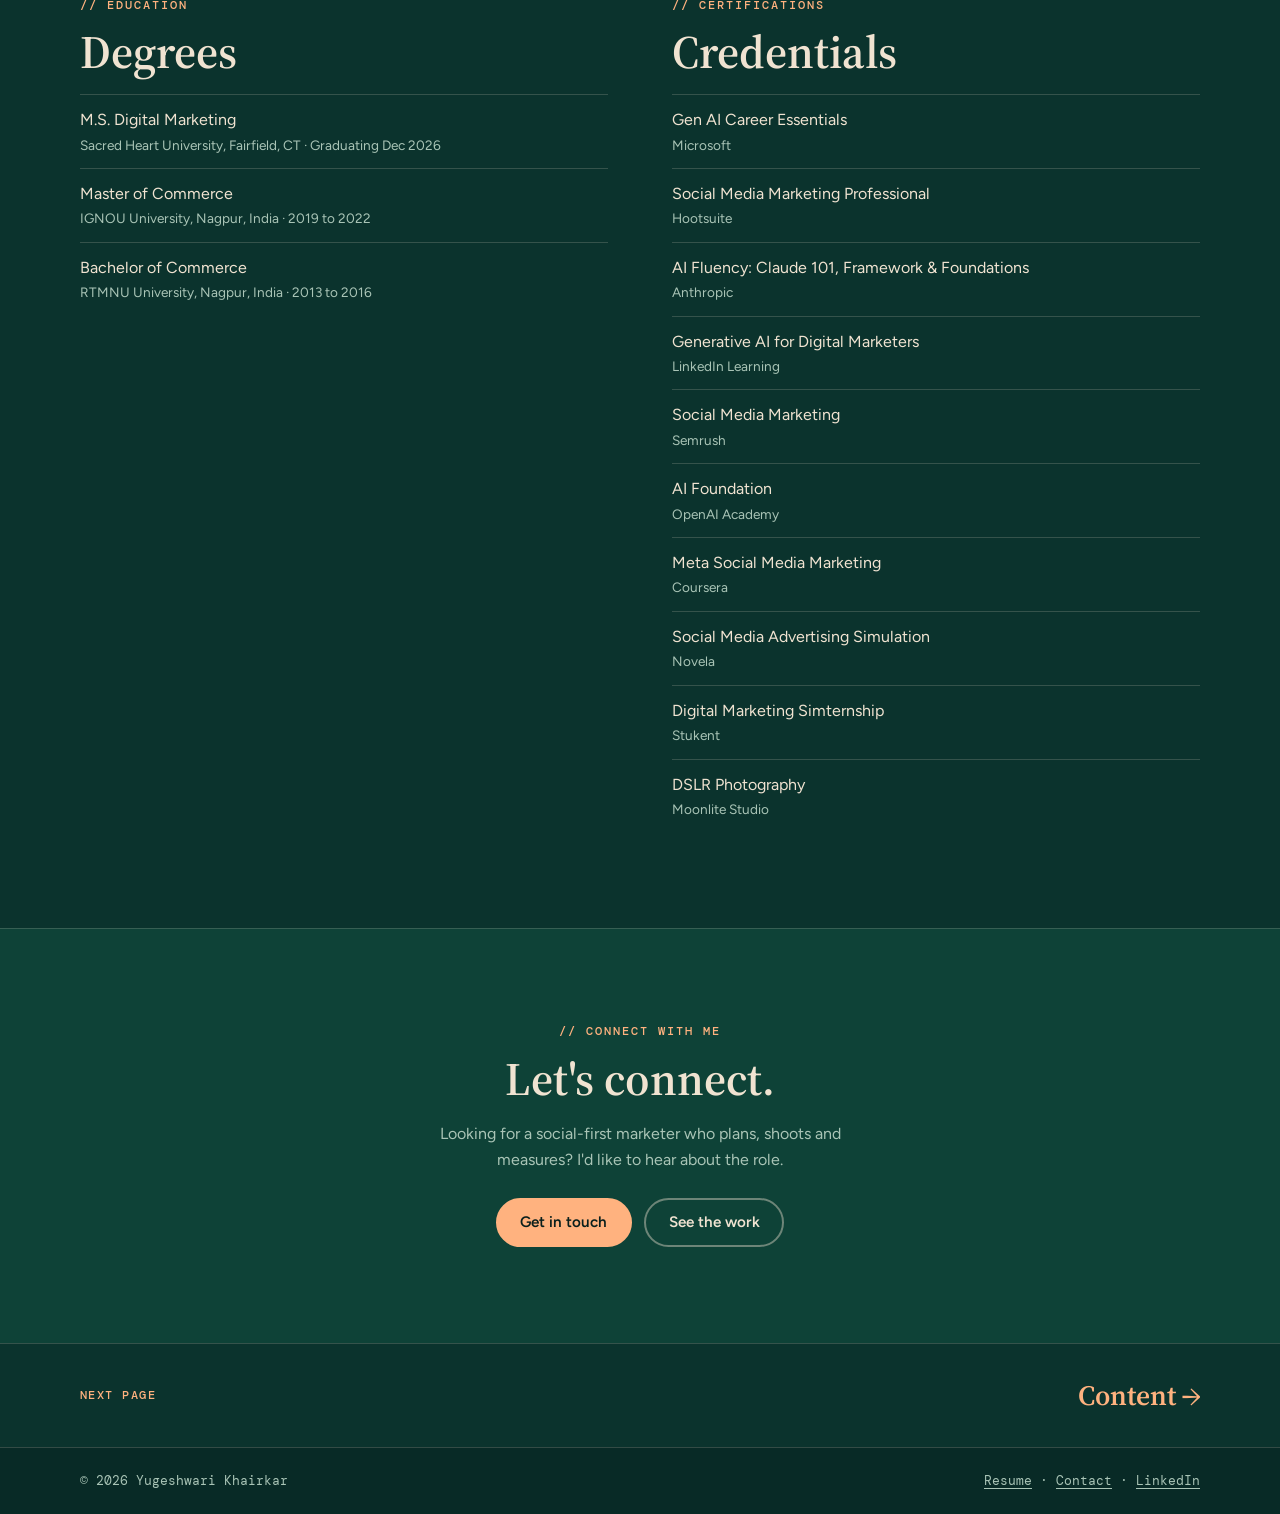
==== commit 06b39992: "Add files via upload" ====
--- a/about.html
+++ b/about.html
@@ -2,6 +2,20 @@
 <html lang="en"><head><meta charset="utf-8"><meta name="viewport" content="width=device-width, initial-scale=1, viewport-fit=cover">
 <title>About | Yugeshwari Khairkar</title>
 <meta name="claude:viewport-fit-sides" content="cover">
+<meta name="description" content="Creative instincts, analytical habits. 7 years of marketing across plant care, wellness and lifestyle brands. Skills, education and certifications.">
+<meta property="og:type" content="website">
+<meta property="og:site_name" content="Yugeshwari Khairkar">
+<meta property="og:title" content="About | Yugeshwari Khairkar">
+<meta property="og:description" content="Creative instincts, analytical habits. 7 years of marketing across plant care, wellness and lifestyle brands. Skills, education and certifications.">
+<meta property="og:url" content="https://yuga-khairkar-shu.github.io/yugeshwari-portfolio/about.html">
+<meta property="og:image" content="https://yuga-khairkar-shu.github.io/yugeshwari-portfolio/social-preview.jpg">
+<meta property="og:image:width" content="1200">
+<meta property="og:image:height" content="630">
+<meta name="twitter:card" content="summary_large_image">
+<meta name="twitter:title" content="About | Yugeshwari Khairkar">
+<meta name="twitter:description" content="Creative instincts, analytical habits. 7 years of marketing across plant care, wellness and lifestyle brands. Skills, education and certifications.">
+<meta name="twitter:image" content="https://yuga-khairkar-shu.github.io/yugeshwari-portfolio/social-preview.jpg">
+<link rel="icon" href="data:image/svg+xml,%3Csvg xmlns=%27http://www.w3.org/2000/svg%27 viewBox=%270 0 32 32%27%3E%3Crect width=%2732%27 height=%2732%27 rx=%278%27 fill=%27%23082a26%27/%3E%3Ccircle cx=%2716%27 cy=%2716%27 r=%279%27 fill=%27%23F25A1E%27/%3E%3C/svg%3E">
 <link rel="stylesheet" href="https://fonts.googleapis.com/css2?family=DM+Mono:wght@400;500&family=Figtree:wght@400;500;600;700&family=Source+Serif+4:ital,opsz,wght@0,8..60,400;0,8..60,600;0,8..60,700;1,8..60,500&display=swap">
 <link rel="stylesheet" href="styles.css">
 </head><body>
@@ -41,17 +55,16 @@
   <p class="note">Result: Instagram community up 18% in 3 months through consistent, audience-targeted content.</p>
 </div></section>
 
-<section class="band"><div class="wrap split even">
-  <div>
-    <div class="eyebrow">// Skills</div>
-    <h2>What I bring to the table</h2>
-    <div class="skillgrp"><span class="label">Campaign planning &amp; channels</span><ul class="tools" aria-label="Campaign planning &amp; channels"><li>Multi-channel campaign strategy</li><li>Content calendars</li><li>Paid search</li><li>Paid social</li><li>SEO &amp; local SEO</li><li>Email marketing</li><li>Influencer &amp; affiliate partnerships</li><li>Experiential &amp; event marketing</li><li>Competitor &amp; market analysis</li></ul></div><div class="skillgrp"><span class="label">Platforms &amp; tools</span><ul class="tools" aria-label="Platforms &amp; tools"><li>Meta Business Suite</li><li>Google Ads</li><li>Google Analytics</li><li>Google Business Profile</li><li>Mailchimp</li><li>TikTok Shop</li><li>WhatsApp Business</li><li>Wix</li><li>Canva (Advanced)</li><li>CapCut</li><li>Adobe Illustrator</li><li>Hootsuite</li><li>Semrush</li><li>Monday.com</li><li>Microsoft Office (PowerPoint, Excel)</li></ul></div><div class="skillgrp"><span class="label">Analytics &amp; reporting</span><ul class="tools" aria-label="Analytics &amp; reporting"><li>KPI tracking &amp; reporting</li><li>Campaign performance analysis</li><li>R</li><li>SPSS</li><li>Qualtrics</li><li>Google Sheets</li><li>Data visualization</li></ul></div><div class="skillgrp"><span class="label">Content &amp; creative</span><ul class="tools" aria-label="Content &amp; creative"><li>Copywriting</li><li>Short-form video</li><li>Creative direction</li><li>Product photography (DSLR)</li><li>AI-assisted content workflows (Claude)</li></ul></div>
-  </div>
-  <div style="align-self:start;padding-top:var(--s-4)">
+<section class="band"><div class="wrap">
+  <div class="eyebrow">// Skills</div>
+  <h2>What I bring to the table</h2>
+  <div class="levels3">
     <div class="level"><span class="label">Expert</span><ul><li>Social media strategy</li><li>Content creation and direction</li></ul></div>
     <div class="level"><span class="label">Advanced</span><ul><li>Short-form video production</li><li>Campaign management</li><li>Brand identity and positioning</li></ul></div>
     <div class="level"><span class="label">Proficient</span><ul><li>Analytics and reporting</li></ul></div>
   </div>
+  <div class="toolslogos"><span class="label">Tools &amp; platforms I use</span><ul><li><img src="images/logos/canva.png" alt="Canva" loading="lazy"></li><li><img src="images/logos/hootsuite.png" alt="Hootsuite" loading="lazy"></li><li><img src="images/logos/mailchimp.png" alt="Mailchimp" loading="lazy"></li><li><img src="images/logos/figma.png" alt="Figma" loading="lazy"></li><li><img src="images/logos/procreate.png" alt="Procreate" loading="lazy"></li><li><img src="images/logos/office.png" alt="Microsoft Office" loading="lazy"></li><li><img src="images/logos/google-ads.png" alt="Google Ads" loading="lazy"></li><li><img src="images/logos/wix.png" alt="Wix" loading="lazy"></li><li><img src="images/logos/hubspot.png" alt="HubSpot" loading="lazy"></li><li><img src="images/logos/illustrator.png" alt="Adobe Illustrator" loading="lazy"></li><li><img src="images/logos/semrush.png" alt="Semrush" loading="lazy"></li><li><img src="images/logos/claude.svg" alt="Claude" loading="lazy"></li></ul><p class="alsotools">Also: Meta Business Suite, Google Analytics, Google Business Profile, TikTok Shop, WhatsApp Business, CapCut, Monday.com</p></div>
+  <div class="skills3"><div class="skillgrp"><span class="label">Campaign planning &amp; channels</span><ul class="tools" aria-label="Campaign planning &amp; channels"><li>Multi-channel campaign strategy</li><li>Content calendars</li><li>Paid search</li><li>Paid social</li><li>SEO &amp; local SEO</li><li>Email marketing</li><li>Influencer &amp; affiliate partnerships</li><li>Experiential &amp; event marketing</li><li>Competitor &amp; market analysis</li></ul></div><div class="skillgrp"><span class="label">Analytics &amp; reporting</span><ul class="tools" aria-label="Analytics &amp; reporting"><li>KPI tracking &amp; reporting</li><li>Campaign performance analysis</li><li>R</li><li>SPSS</li><li>Qualtrics</li><li>Google Sheets</li><li>Data visualization</li></ul></div><div class="skillgrp"><span class="label">Content &amp; creative</span><ul class="tools" aria-label="Content &amp; creative"><li>Copywriting</li><li>Short-form video</li><li>Creative direction</li><li>Product photography (DSLR)</li><li>AI-assisted content workflows (Claude)</li></ul></div></div>
 </div></section>
 
 <section class="band alt"><div class="wrap split even">
--- a/styles.css
+++ b/styles.css
@@ -306,3 +306,27 @@
 .skillgrp .label { display: block; margin-bottom: .5rem; }
 
 @media (min-width: 700px) { .proof ul { grid-template-columns: repeat(3, minmax(0, 1fr)); } }
+
+.vpair { display: grid; grid-template-columns: repeat(2, minmax(0, 1fr)); gap: 1rem; align-self: start; }
+.vpair video { display: block; width: 100%; aspect-ratio: 9 / 16; background: #000; border: 1px solid var(--line); border-radius: var(--r); object-fit: cover; }
+@media (max-width: 860px) { .vpair { max-width: 100%; } }
+.vcol { min-width: 0; }
+.vname { font: 500 var(--fs-label)/1.4 var(--mono); letter-spacing: .12em; text-transform: uppercase; color: var(--accent); margin: .8rem 0 .4rem; }
+.vstats { list-style: none; margin: 0; padding: 0; color: var(--muted); font-size: .92rem; }
+.vstats li { padding: .15rem 0; }
+.vstats b { color: var(--text); font-family: var(--serif, Georgia, serif); font-size: 1.15rem; margin-right: .35rem; }
+.case.vidcase { grid-template-columns: minmax(0, 540px) minmax(0, 1fr); }
+@media (max-width: 860px) { .case.vidcase { grid-template-columns: minmax(0, 1fr); } .vpair { max-width: 420px; } }
+.levels3 { display: grid; grid-template-columns: repeat(3, minmax(0, 1fr)); gap: var(--s-3); margin-top: var(--s-3); }
+.levels3 .level { display: block; padding-top: var(--s-2); }
+.levels3 .level .label { display: block; margin-bottom: .5rem; }
+.toolslogos { margin-top: var(--s-5, 3.5rem); }
+.toolslogos .label { display: block; margin-bottom: 1rem; }
+.toolslogos ul { list-style: none; margin: 0; padding: 0; display: flex; flex-wrap: wrap; justify-content: center; gap: .8rem; }
+.toolslogos li { flex: 0 0 calc((100% - 5 * .8rem) / 6); display: flex; align-items: center; justify-content: center; height: 76px; padding: .6rem .9rem; background: #F4EBDD; border-radius: var(--r-sm, 10px); }
+.toolslogos img { display: block; max-width: 100%; max-height: 100%; width: auto; height: auto; }
+.alsotools { margin: .9rem 0 0; color: var(--muted); font-size: .9rem; }
+.skills3 { display: grid; grid-template-columns: repeat(3, minmax(0, 1fr)); gap: var(--s-4); margin-top: var(--s-5, 3.5rem); }
+.skills3 .skillgrp { margin-top: 0; }
+@media (max-width: 960px) { .toolslogos li { flex-basis: calc((100% - 3 * .8rem) / 4); } .skills3 { grid-template-columns: minmax(0, 1fr); } }
+@media (max-width: 640px) { .levels3 { grid-template-columns: minmax(0, 1fr); gap: 0; } .toolslogos li { flex-basis: calc((100% - 2 * .8rem) / 3); height: 64px; } }
